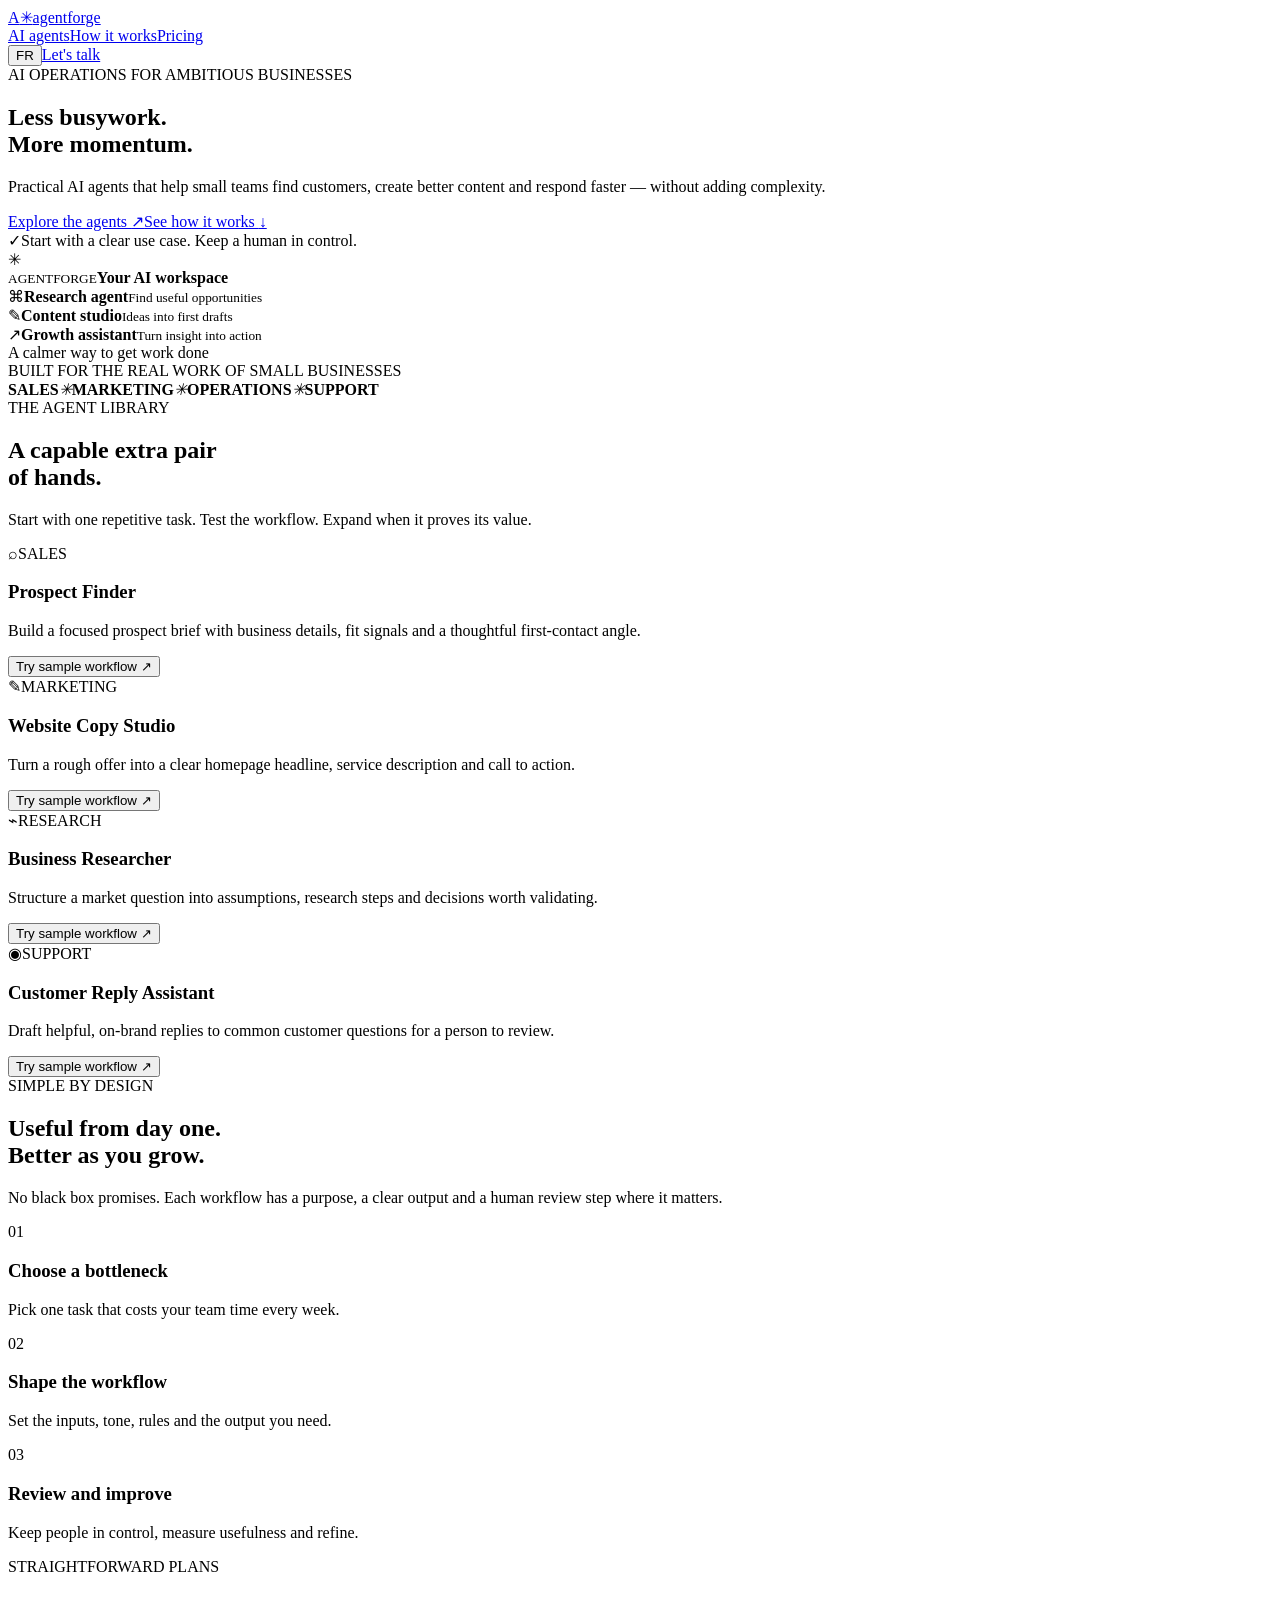
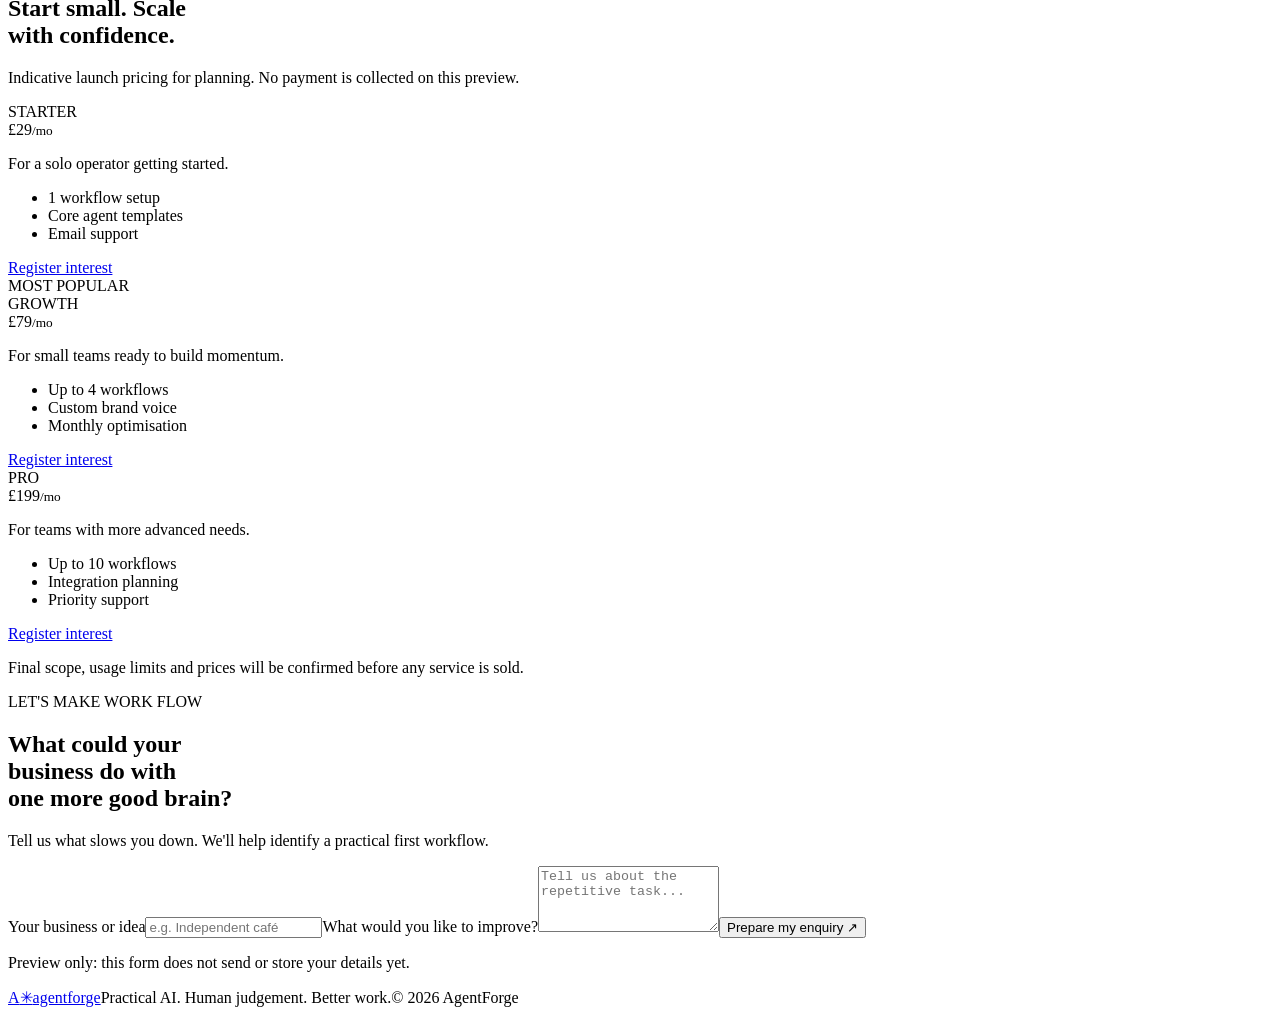
==== index.html @ 5dc9e5d7 "Build AgentForge prototype: add index.html" ====
<!doctype html>
<html lang="en">
<head>
  <meta charset="utf-8">
  <meta name="viewport" content="width=device-width,initial-scale=1">
  <meta name="theme-color" content="#090d18">
  <meta name="description" content="AgentForge helps ambitious small businesses put practical AI workflows to work.">
  <title>AgentForge — Build momentum with AI</title>
  <link rel="preconnect" href="https://fonts.googleapis.com">
  <link rel="preconnect" href="https://fonts.gstatic.com" crossorigin>
  <link href="https://fonts.googleapis.com/css2?family=DM+Sans:wght@400;500;600;700&family=Space+Grotesk:wght@400;500;600;700&display=swap" rel="stylesheet">
  <link rel="stylesheet" href="./styles.css">
</head>
<body>
  <div class="ambient ambient-one"></div><div class="ambient ambient-two"></div>
  <header class="topbar wrap">
    <a class="brand" href="#" aria-label="AgentForge home"><span class="brand-mark">A<span>✳</span></span><span>agentforge</span></a>
    <nav class="nav"><a href="#agents" data-i18n="navAgents">AI agents</a><a href="#how" data-i18n="navHow">How it works</a><a href="#pricing" data-i18n="navPricing">Pricing</a></nav>
    <div class="top-actions"><button class="lang" id="language" aria-label="Switch language">FR</button><a class="button button-small button-ghost" href="#contact" data-i18n="navTalk">Let's talk</a></div>
  </header>
  <main>
    <section class="hero wrap">
      <div class="hero-copy">
        <div class="eyebrow"><span class="pulse"></span><span data-i18n="eyebrow">AI OPERATIONS FOR AMBITIOUS BUSINESSES</span></div>
        <h1 data-i18n="heroTitle">Less busywork.<br><span>More momentum.</span></h1>
        <p class="hero-lead" data-i18n="heroLead">Practical AI agents that help small teams find customers, create better content and respond faster — without adding complexity.</p>
        <div class="hero-actions"><a class="button button-primary" href="#agents" data-i18n="explore">Explore the agents <span>↗</span></a><a class="text-link" href="#how" data-i18n="seeHow">See how it works <span>↓</span></a></div>
        <div class="hero-note"><span class="mini-check">✓</span><span data-i18n="heroNote">Start with a clear use case. Keep a human in control.</span></div>
      </div>
      <div class="hero-visual" aria-label="Illustration of an AI workflow dashboard">
        <div class="orbit orbit-a"></div><div class="orbit orbit-b"></div>
        <div class="core"><div class="core-symbol">✳</div><small>AGENTFORGE</small><strong data-i18n="coreLabel">Your AI workspace</strong></div>
        <div class="float-card card-top"><span class="float-icon violet">⌘</span><span><b data-i18n="floatResearch">Research agent</b><small data-i18n="floatResearchSub">Find useful opportunities</small></span><i class="status-dot"></i></div>
        <div class="float-card card-left"><span class="float-icon cyan">✎</span><span><b data-i18n="floatContent">Content studio</b><small data-i18n="floatContentSub">Ideas into first drafts</small></span></div>
        <div class="float-card card-right"><span class="float-icon green">↗</span><span><b data-i18n="floatGrowth">Growth assistant</b><small data-i18n="floatGrowthSub">Turn insight into action</small></span></div>
        <div class="visual-caption"><span class="live-dot"></span><span data-i18n="visualCaption">A calmer way to get work done</span></div>
      </div>
    </section>
    <section class="trust-strip wrap"><span data-i18n="strip">BUILT FOR THE REAL WORK OF SMALL BUSINESSES</span><div><b>SALES</b><i>✳</i><b>MARKETING</b><i>✳</i><b>OPERATIONS</b><i>✳</i><b>SUPPORT</b></div></section>
    <section class="section wrap" id="agents">
      <div class="section-head"><div><div class="eyebrow" data-i18n="agentsEyebrow">THE AGENT LIBRARY</div><h2 data-i18n="agentsTitle">A capable extra pair<br>of hands.</h2></div><p data-i18n="agentsLead">Start with one repetitive task. Test the workflow. Expand when it proves its value.</p></div>
      <div class="agent-grid">
        <article class="agent-card"><div class="agent-top"><span class="agent-icon icon-violet">⌕</span><span class="tag" data-i18n="tagSales">SALES</span></div><h3 data-i18n="salesTitle">Prospect Finder</h3><p data-i18n="salesDesc">Build a focused prospect brief with business details, fit signals and a thoughtful first-contact angle.</p><button class="demo-link" data-agent="prospect" data-i18n="tryDemo">Try sample workflow <span>↗</span></button></article>
        <article class="agent-card"><div class="agent-top"><span class="agent-icon icon-cyan">✎</span><span class="tag" data-i18n="tagMarketing">MARKETING</span></div><h3 data-i18n="copyTitle">Website Copy Studio</h3><p data-i18n="copyDesc">Turn a rough offer into a clear homepage headline, service description and call to action.</p><button class="demo-link" data-agent="copy" data-i18n="tryDemo">Try sample workflow <span>↗</span></button></article>
        <article class="agent-card"><div class="agent-top"><span class="agent-icon icon-green">⌁</span><span class="tag" data-i18n="tagResearch">RESEARCH</span></div><h3 data-i18n="researchTitle">Business Researcher</h3><p data-i18n="researchDesc">Structure a market question into assumptions, research steps and decisions worth validating.</p><button class="demo-link" data-agent="research" data-i18n="tryDemo">Try sample workflow <span>↗</span></button></article>
        <article class="agent-card"><div class="agent-top"><span class="agent-icon icon-orange">◉</span><span class="tag" data-i18n="tagSupport">SUPPORT</span></div><h3 data-i18n="supportTitle">Customer Reply Assistant</h3><p data-i18n="supportDesc">Draft helpful, on-brand replies to common customer questions for a person to review.</p><button class="demo-link" data-agent="support" data-i18n="tryDemo">Try sample workflow <span>↗</span></button></article>
      </div>
      <div class="demo-panel" id="demoPanel" hidden><div class="demo-panel-head"><div><span class="eyebrow" data-i18n="sampleOutput">SAMPLE OUTPUT</span><h3 id="demoTitle">Prospect Finder</h3></div><button class="close-demo" id="closeDemo" aria-label="Close sample">×</button></div><p id="demoOutput"></p><div class="demo-disclaimer" data-i18n="demoDisclaimer">Illustrative demo only — no live AI call, web research or external action is performed.</div></div>
    </section>
    <section class="how-section" id="how"><div class="wrap how-inner"><div><div class="eyebrow" data-i18n="howEyebrow">SIMPLE BY DESIGN</div><h2 data-i18n="howTitle">Useful from day one.<br><span>Better as you grow.</span></h2><p data-i18n="howLead">No black box promises. Each workflow has a purpose, a clear output and a human review step where it matters.</p></div><div class="steps"><div class="step"><span>01</span><div><h3 data-i18n="step1Title">Choose a bottleneck</h3><p data-i18n="step1Desc">Pick one task that costs your team time every week.</p></div></div><div class="step"><span>02</span><div><h3 data-i18n="step2Title">Shape the workflow</h3><p data-i18n="step2Desc">Set the inputs, tone, rules and the output you need.</p></div></div><div class="step"><span>03</span><div><h3 data-i18n="step3Title">Review and improve</h3><p data-i18n="step3Desc">Keep people in control, measure usefulness and refine.</p></div></div></div></div></section>
    <section class="section wrap pricing" id="pricing"><div class="section-head"><div><div class="eyebrow" data-i18n="pricingEyebrow">STRAIGHTFORWARD PLANS</div><h2 data-i18n="pricingTitle">Start small. Scale<br>with confidence.</h2></div><p data-i18n="pricingLead">Indicative launch pricing for planning. No payment is collected on this preview.</p></div><div class="price-grid">
      <article class="price-card"><span class="tag">STARTER</span><div class="price">£29<small>/mo</small></div><p data-i18n="starterDesc">For a solo operator getting started.</p><ul><li data-i18n="starter1">1 workflow setup</li><li data-i18n="starter2">Core agent templates</li><li data-i18n="starter3">Email support</li></ul><a href="#contact" class="button button-ghost" data-i18n="choosePlan">Register interest</a></article>
      <article class="price-card featured"><div class="popular" data-i18n="popular">MOST POPULAR</div><span class="tag">GROWTH</span><div class="price">£79<small>/mo</small></div><p data-i18n="growthDesc">For small teams ready to build momentum.</p><ul><li data-i18n="growth1">Up to 4 workflows</li><li data-i18n="growth2">Custom brand voice</li><li data-i18n="growth3">Monthly optimisation</li></ul><a href="#contact" class="button button-primary" data-i18n="choosePlan">Register interest</a></article>
      <article class="price-card"><span class="tag">PRO</span><div class="price">£199<small>/mo</small></div><p data-i18n="proDesc">For teams with more advanced needs.</p><ul><li data-i18n="pro1">Up to 10 workflows</li><li data-i18n="pro2">Integration planning</li><li data-i18n="pro3">Priority support</li></ul><a href="#contact" class="button button-ghost" data-i18n="choosePlan">Register interest</a></article>
    </div><p class="pricing-foot" data-i18n="pricingFoot">Final scope, usage limits and prices will be confirmed before any service is sold.</p></section>
    <section class="contact-section" id="contact"><div class="wrap contact-inner"><div><div class="eyebrow" data-i18n="contactEyebrow">LET'S MAKE WORK FLOW</div><h2 data-i18n="contactTitle">What could your<br>business do with<br><span>one more good brain?</span></h2><p data-i18n="contactLead">Tell us what slows you down. We'll help identify a practical first workflow.</p></div><form id="contactForm" class="contact-form"><label for="business" data-i18n="businessLabel">Your business or idea</label><input id="business" name="business" required maxlength="100" placeholder="e.g. Independent café"><label for="challenge" data-i18n="challengeLabel">What would you like to improve?</label><textarea id="challenge" name="challenge" required maxlength="600" rows="4" placeholder="Tell us about the repetitive task..."></textarea><button class="button button-primary" type="submit" data-i18n="sendInterest">Prepare my enquiry <span>↗</span></button><p class="form-note" id="formNote" data-i18n="formNote">Preview only: this form does not send or store your details yet.</p></form></div></section>
  </main>
  <footer class="footer wrap"><a class="brand" href="#"><span class="brand-mark">A<span>✳</span></span><span>agentforge</span></a><span data-i18n="footerLine">Practical AI. Human judgement. Better work.</span><span>© 2026 AgentForge</span></footer>
  <script src="./app.js"></script>
</body>
</html>
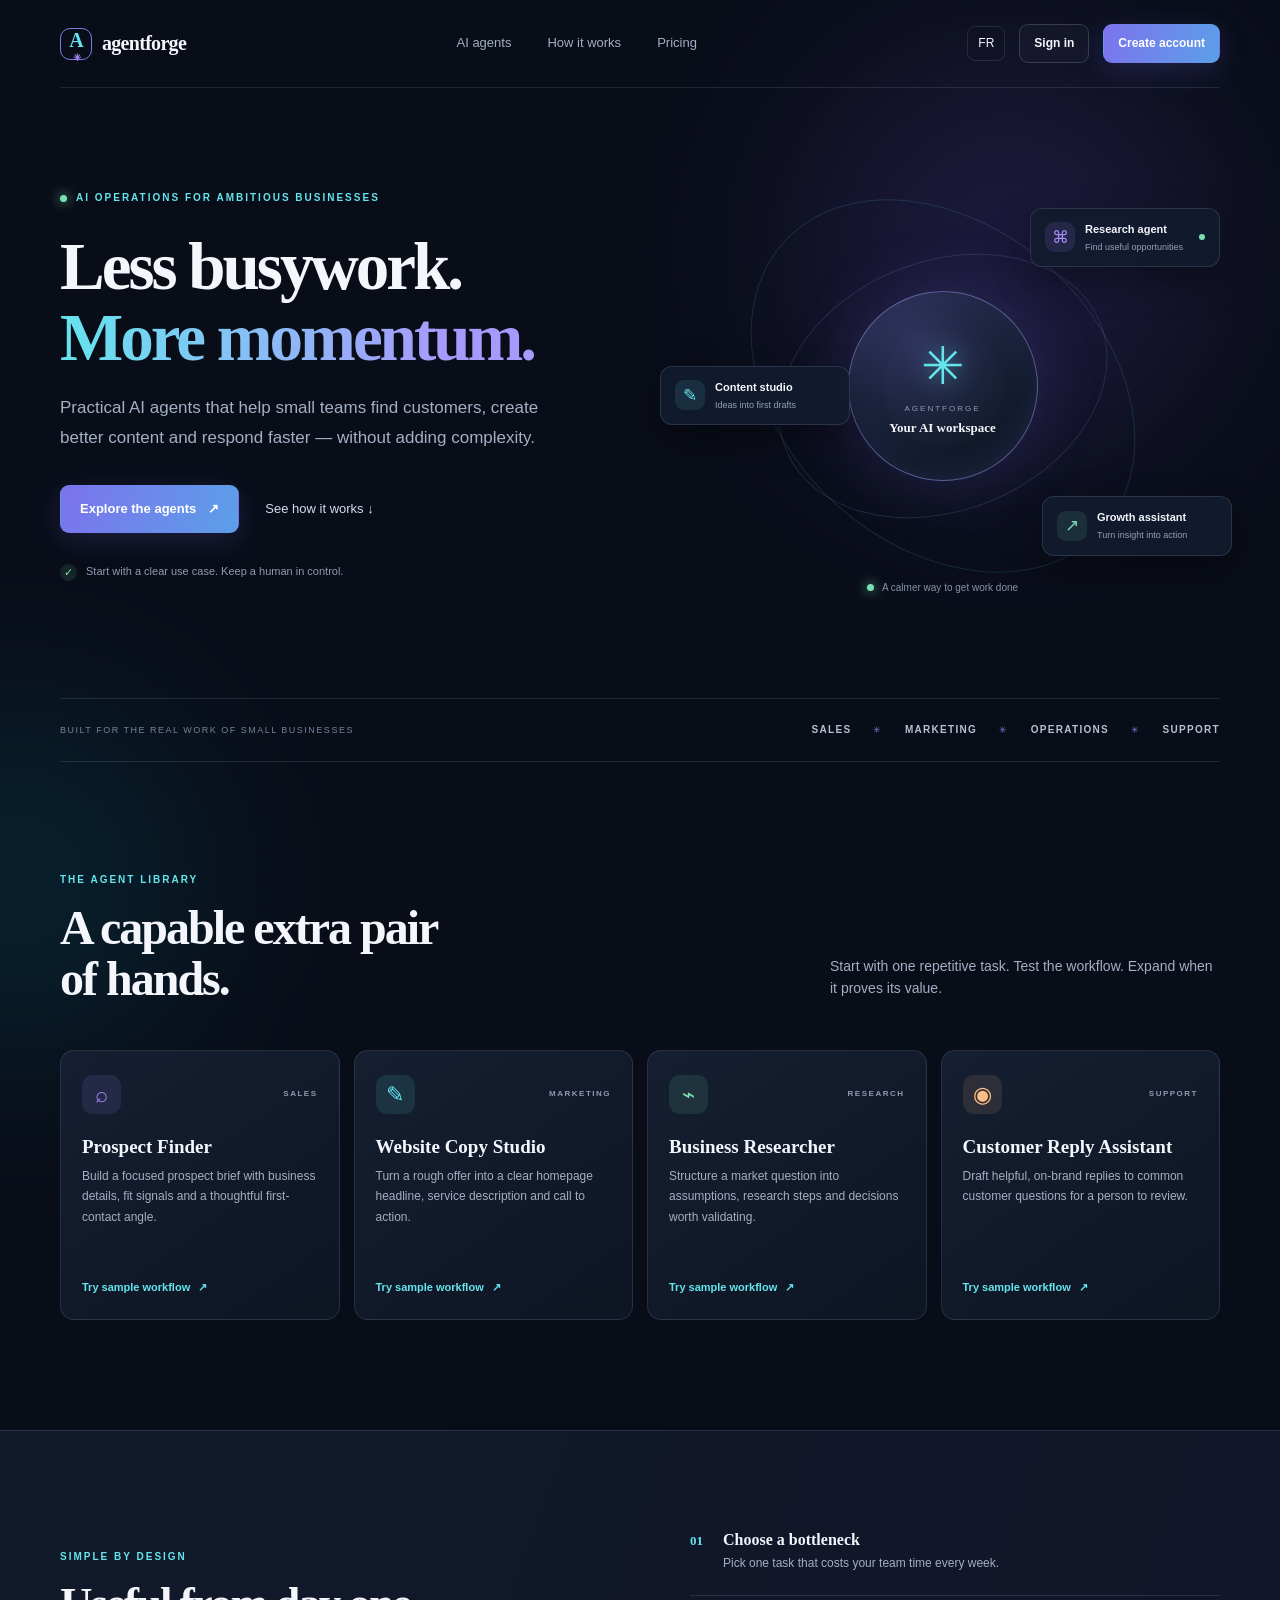
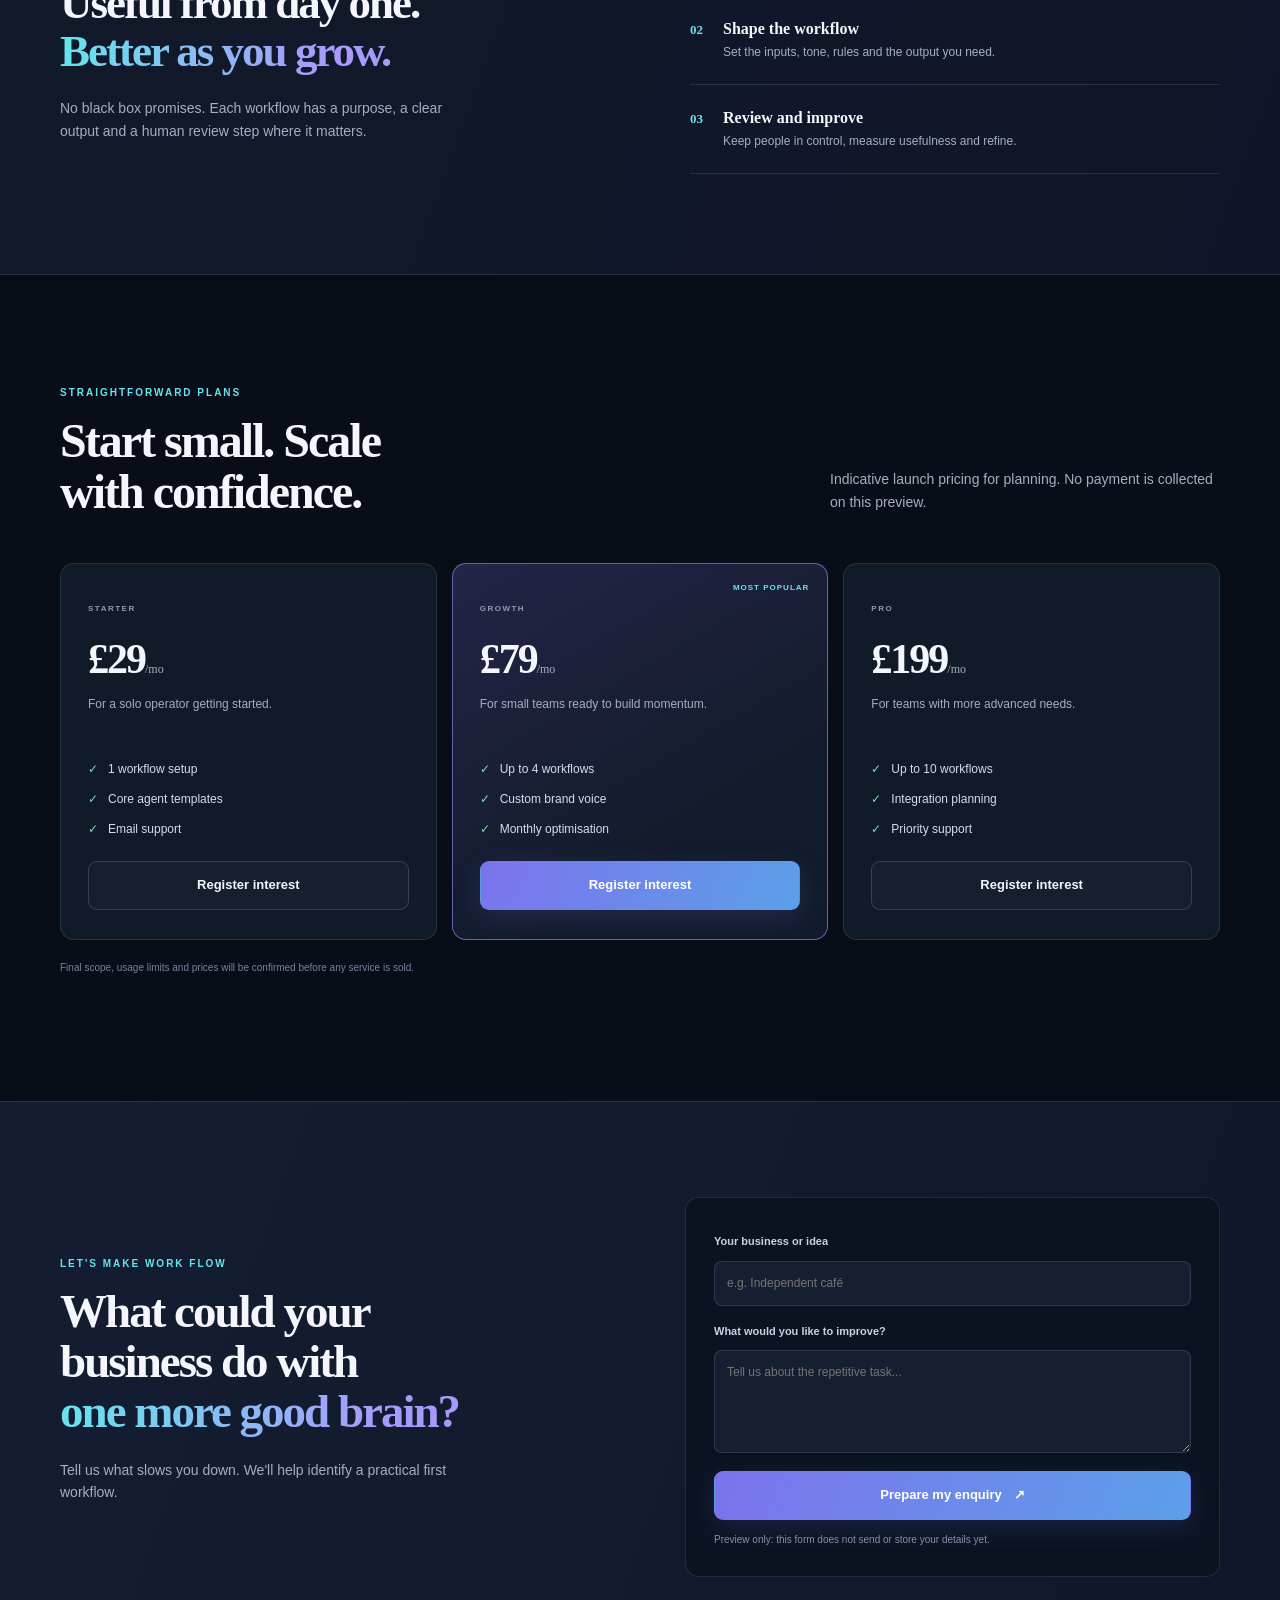
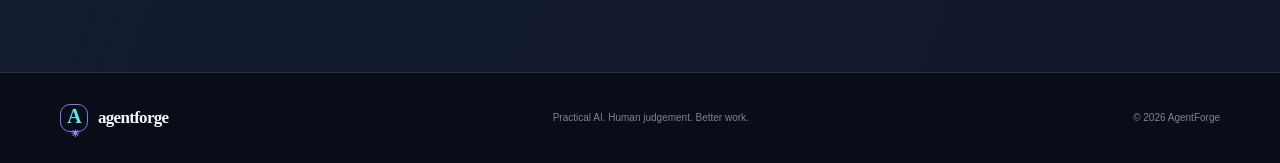
==== commit eca6b4b8: "Add account entry points to landing page" ====
--- a/index.html
+++ b/index.html
@@ -16,7 +16,7 @@
   <header class="topbar wrap">
     <a class="brand" href="#" aria-label="AgentForge home"><span class="brand-mark">A<span>✳</span></span><span>agentforge</span></a>
     <nav class="nav"><a href="#agents" data-i18n="navAgents">AI agents</a><a href="#how" data-i18n="navHow">How it works</a><a href="#pricing" data-i18n="navPricing">Pricing</a></nav>
-    <div class="top-actions"><button class="lang" id="language" aria-label="Switch language">FR</button><a class="button button-small button-ghost" href="#contact" data-i18n="navTalk">Let's talk</a></div>
+    <div class="top-actions"><button class="lang" id="language" aria-label="Switch language">FR</button><a class="button button-small button-ghost" href="./auth.html" data-i18n="signIn">Sign in</a><a class="button button-small button-primary" href="./auth.html?mode=signup" data-i18n="createAccount">Create account</a></div>
   </header>
   <main>
     <section class="hero wrap">
--- a/styles.css
+++ b/styles.css
@@ -0,0 +1,4 @@
+:root{--bg:#090d18;--panel:#111827;--panel2:#141e30;--text:#f4f6fb;--muted:#a3afc2;--line:rgba(174,192,221,.14);--cyan:#64e5ed;--violet:#a78bfa;--green:#7be0b1;--orange:#ffbd83}*{box-sizing:border-box}html{scroll-behavior:smooth;scroll-padding-top:90px}body{margin:0;background:var(--bg);color:var(--text);font-family:"DM Sans",sans-serif;line-height:1.6;overflow-x:hidden}a{color:inherit;text-decoration:none}button,input,textarea{font:inherit}.wrap{width:min(1160px,calc(100% - 48px));margin-inline:auto}.ambient{position:absolute;pointer-events:none;filter:blur(90px);opacity:.18;border-radius:50%;z-index:-1}.ambient-one{width:420px;height:420px;background:#6b4fd1;top:40px;right:5%}.ambient-two{width:360px;height:360px;background:#087c8c;top:700px;left:-160px}.topbar{height:88px;display:flex;align-items:center;justify-content:space-between;border-bottom:1px solid var(--line)}.brand{display:flex;gap:10px;align-items:center;font:700 20px "Space Grotesk";letter-spacing:-.7px}.brand-mark{display:grid;place-items:center;width:32px;height:32px;border:1px solid #7f7be7;border-radius:10px;color:var(--cyan);font-size:20px}.brand-mark span{font-size:10px;margin-left:1px;color:var(--violet)}.nav{display:flex;gap:36px;color:var(--muted);font-size:13px}.nav a:hover,.text-link:hover{color:var(--cyan)}.top-actions{display:flex;align-items:center;gap:14px}.lang{background:transparent;border:1px solid var(--line);color:var(--text);border-radius:8px;padding:7px 10px;cursor:pointer;font-size:12px}.button{display:inline-flex;align-items:center;justify-content:center;gap:12px;border-radius:9px;padding:13px 19px;font-weight:700;font-size:13px;transition:.2s;border:1px solid transparent;cursor:pointer}.button:hover{transform:translateY(-2px)}.button-small{padding:9px 14px;font-size:12px}.button-primary{background:linear-gradient(110deg,#7c73ed,#5c9fe8);color:white;box-shadow:0 8px 28px #6862d333}.button-ghost{border-color:#68758d66;background:#ffffff06;color:var(--text)}.hero{min-height:610px;display:grid;grid-template-columns:1fr 1fr;align-items:center;gap:50px;padding-block:75px 90px}.eyebrow{font-size:10px;letter-spacing:2px;font-weight:700;color:var(--cyan);display:flex;align-items:center;gap:9px}.pulse,.live-dot{width:7px;height:7px;border-radius:50%;background:var(--green);box-shadow:0 0 12px #7be0b1}.hero h1,.section h2,.how-inner h2,.contact-inner h2{font:600 clamp(43px,5.4vw,67px)/1.06 "Space Grotesk";letter-spacing:-3px;margin:25px 0 20px}.hero h1 span,.how-inner h2 span,.contact-inner h2 span{background:linear-gradient(100deg,var(--cyan),#a89afc 80%);background-clip:text;color:transparent}.hero-lead{max-width:520px;color:var(--muted);font-size:17px;line-height:1.75}.hero-actions{display:flex;align-items:center;gap:26px;margin-top:32px}.text-link{font-size:13px;color:#d5dced}.hero-note{margin-top:30px;color:#8f9bb0;font-size:11px;display:flex;align-items:center;gap:9px}.mini-check{display:grid;place-items:center;width:17px;height:17px;border-radius:50%;background:#7be0b11c;color:var(--green)}.hero-visual{height:420px;position:relative;display:grid;place-items:center}.orbit{position:absolute;border:1px solid #9299f22b;border-radius:50%;transform:rotate(-22deg)}.orbit-a{width:340px;height:250px}.orbit-b{width:430px;height:320px;transform:rotate(42deg);border-color:#64e5ed22}.core{width:190px;height:190px;border:1px solid #aaa4ff77;border-radius:50%;background:radial-gradient(circle at 35% 25%,#30345d,#111a2a 65%);box-shadow:0 0 70px #7770e533,inset 0 0 35px #7770e522;display:flex;align-items:center;justify-content:center;flex-direction:column;z-index:1}.core-symbol{font-size:52px;color:var(--cyan);line-height:1.2;text-shadow:0 0 24px #64e5ed99}.core small{font-size:8px;letter-spacing:2px;color:#8e9bb2;margin-top:5px}.core strong{font:600 13px "Space Grotesk";margin-top:4px}.float-card{position:absolute;display:flex;align-items:center;gap:10px;padding:12px 14px;border:1px solid #a9b8d52b;background:#121c2eeb;backdrop-filter:blur(12px);border-radius:12px;box-shadow:0 14px 38px #0005;z-index:2;min-width:190px}.float-card b,.float-card small{display:block}.float-card b{font-size:11px}.float-card small{font-size:9px;color:#92a0b7;margin-top:2px}.float-icon{width:30px;height:30px;display:grid;place-items:center;border-radius:9px;font-size:17px}.violet{color:var(--violet);background:#a78bfa20}.cyan{color:var(--cyan);background:#64e5ed1b}.green{color:var(--green);background:#7be0b11b}.status-dot{width:6px;height:6px;background:var(--green);border-radius:50%;margin-left:auto}.card-top{top:32px;right:0}.card-left{left:-5px;top:190px}.card-right{right:-12px;bottom:40px}.visual-caption{position:absolute;bottom:0;color:#8592a8;font-size:10px;display:flex;gap:8px;align-items:center}.trust-strip{border-block:1px solid var(--line);padding:23px 0;display:flex;justify-content:space-between;align-items:center;color:#75839b;font-size:9px;letter-spacing:1.5px}.trust-strip div{display:flex;align-items:center;gap:22px;color:#b6c1d2}.trust-strip b{font-size:10px;letter-spacing:1.3px}.trust-strip i{color:#7f79dc;font-style:normal}.section{padding-block:110px}.section-head{display:flex;align-items:end;justify-content:space-between;gap:35px;margin-bottom:45px}.section h2,.how-inner h2,.contact-inner h2{font-size:48px;letter-spacing:-2px;margin:15px 0 0}.section-head>p{max-width:390px;color:var(--muted);font-size:14px;margin:0 0 5px}.agent-grid{display:grid;grid-template-columns:repeat(4,1fr);gap:14px}.agent-card{padding:24px 21px 22px;border:1px solid var(--line);border-radius:14px;background:linear-gradient(145deg,#151f31,#0e1523);min-height:270px;display:flex;flex-direction:column}.agent-card:hover{border-color:#8f8be866;transform:translateY(-3px);transition:.2s}.agent-top{display:flex;justify-content:space-between;align-items:center}.agent-icon{width:39px;height:39px;border-radius:11px;display:grid;place-items:center;font-size:22px}.icon-violet{background:#a78bfa1b;color:var(--violet)}.icon-cyan{background:#64e5ed1b;color:var(--cyan)}.icon-green{background:#7be0b11b;color:var(--green)}.icon-orange{background:#ffbd831b;color:var(--orange)}.tag{font-size:8px;letter-spacing:1.5px;color:#8f9bb0;font-weight:700}.agent-card h3{font:600 19px "Space Grotesk";margin:22px 0 8px}.agent-card p{font-size:12px;line-height:1.7;color:var(--muted);margin:0 0 22px}.demo-link{margin-top:auto;background:none;border:0;padding:0;text-align:left;color:var(--cyan);font-size:11px;font-weight:700;cursor:pointer}.demo-link span{margin-left:5px}.demo-panel{margin-top:18px;padding:25px 28px;background:#111b2b;border:1px solid #8f8be855;border-radius:14px}.demo-panel-head{display:flex;justify-content:space-between;align-items:center}.demo-panel h3{font:600 20px "Space Grotesk";margin:7px 0}.demo-panel>p{color:#d5deed;font-size:13px;line-height:1.8;max-width:850px}.close-demo{background:none;color:#aeb9ca;border:0;font-size:25px;cursor:pointer}.demo-disclaimer{border-top:1px solid var(--line);padding-top:13px;color:#9b8dd5;font-size:10px}.how-section{background:linear-gradient(110deg,#111a2a,#111529);border-block:1px solid var(--line)}.how-inner{padding-block:100px;display:grid;grid-template-columns:1fr 1fr;gap:100px;align-items:center}.how-inner h2{font-size:45px}.how-inner>div:first-child>p,.contact-inner>div>p{color:var(--muted);font-size:14px;max-width:420px;margin-top:22px}.steps{display:grid;gap:24px}.step{display:flex;gap:20px;border-bottom:1px solid var(--line);padding-bottom:22px}.step>span{font:600 13px "Space Grotesk";color:var(--cyan);padding-top:2px}.step h3{font:600 16px "Space Grotesk";margin:0 0 5px}.step p{font-size:12px;color:var(--muted);margin:0}.pricing{padding-bottom:115px}.price-grid{display:grid;grid-template-columns:repeat(3,1fr);gap:15px}.price-card{border:1px solid var(--line);border-radius:14px;padding:29px 27px;background:#111a29;position:relative}.price-card.featured{border-color:#9287f1a6;background:linear-gradient(150deg,#242447,#121b2b 70%)}.popular{position:absolute;right:18px;top:18px;font-size:8px;letter-spacing:1px;color:var(--cyan);font-weight:700}.price{font:600 42px "Space Grotesk";letter-spacing:-2px;margin:16px 0 4px}.price small{font:400 12px "DM Sans";color:var(--muted);letter-spacing:0}.price-card>p{font-size:12px;color:var(--muted);min-height:38px}.price-card ul{list-style:none;padding:15px 0 22px;margin:0;display:grid;gap:11px;color:#d4ddec;font-size:12px}.price-card li:before{content:"✓";color:var(--green);margin-right:10px}.price-card .button{width:100%}.pricing-foot{color:#75839b;font-size:10px;margin-top:20px}.contact-section{background:linear-gradient(110deg,#141d31,#11172a);border-block:1px solid var(--line)}.contact-inner{padding-block:95px;display:grid;grid-template-columns:1fr 1fr;gap:90px;align-items:center}.contact-inner h2{font-size:47px}.contact-form{padding:28px;background:#0b1220;border:1px solid var(--line);border-radius:14px;display:grid;gap:10px}.contact-form label{font-size:11px;color:#c8d2e2;font-weight:600;margin-top:7px}.contact-form input,.contact-form textarea{width:100%;background:#151f30;border:1px solid #71809b44;border-radius:8px;color:white;padding:12px;font-size:12px;outline:none}.contact-form input:focus,.contact-form textarea:focus{border-color:var(--cyan)}.contact-form textarea{resize:vertical}.contact-form .button{margin-top:8px}.form-note{font-size:10px;color:#8492a9;margin:2px 0 0}.footer{min-height:90px;display:flex;align-items:center;justify-content:space-between;color:#77849a;font-size:10px}.footer .brand{color:var(--text);font-size:17px}.footer .brand-mark{width:28px;height:28px}
+@media(max-width:850px){.hero{grid-template-columns:1fr;gap:20px;padding-top:65px}.hero-visual{max-width:540px;width:100%;margin:auto}.agent-grid{grid-template-columns:repeat(2,1fr)}.how-inner{gap:45px}.trust-strip{align-items:flex-start;gap:15px;flex-direction:column}.contact-inner{gap:40px}.nav{gap:18px}}
+@media(max-width:600px){.wrap{width:min(100% - 34px,1160px)}.topbar{height:72px}.nav{display:none}.hero{padding-block:60px 55px}.hero h1{font-size:49px;letter-spacing:-2.5px}.hero-lead{font-size:15px}.hero-actions{gap:17px;flex-wrap:wrap}.hero-visual{height:340px;transform:scale(.9);transform-origin:center}.orbit-a{width:290px;height:220px}.orbit-b{width:350px;height:270px}.core{width:155px;height:155px}.core-symbol{font-size:42px}.float-card{min-width:160px;padding:9px}.card-top{right:-3px;top:12px}.card-left{left:-8px;top:160px}.card-right{right:-5px;bottom:25px}.trust-strip div{gap:10px;flex-wrap:wrap}.trust-strip b{font-size:8px}.section{padding-block:75px}.section-head{display:block}.section-head>p{margin-top:20px}.section h2,.how-inner h2,.contact-inner h2{font-size:39px}.agent-grid{grid-template-columns:1fr}.agent-card{min-height:235px}.how-inner,.contact-inner{grid-template-columns:1fr;gap:38px;padding-block:75px}.price-grid{grid-template-columns:1fr}.price-card{padding:25px}.footer{padding-block:24px;gap:15px;flex-wrap:wrap}.footer>span:nth-child(2){order:3;width:100%}.top-actions .button{display:none}}
+@media(prefers-reduced-motion:reduce){html{scroll-behavior:auto}*,*:before,*:after{transition:none!important}}
